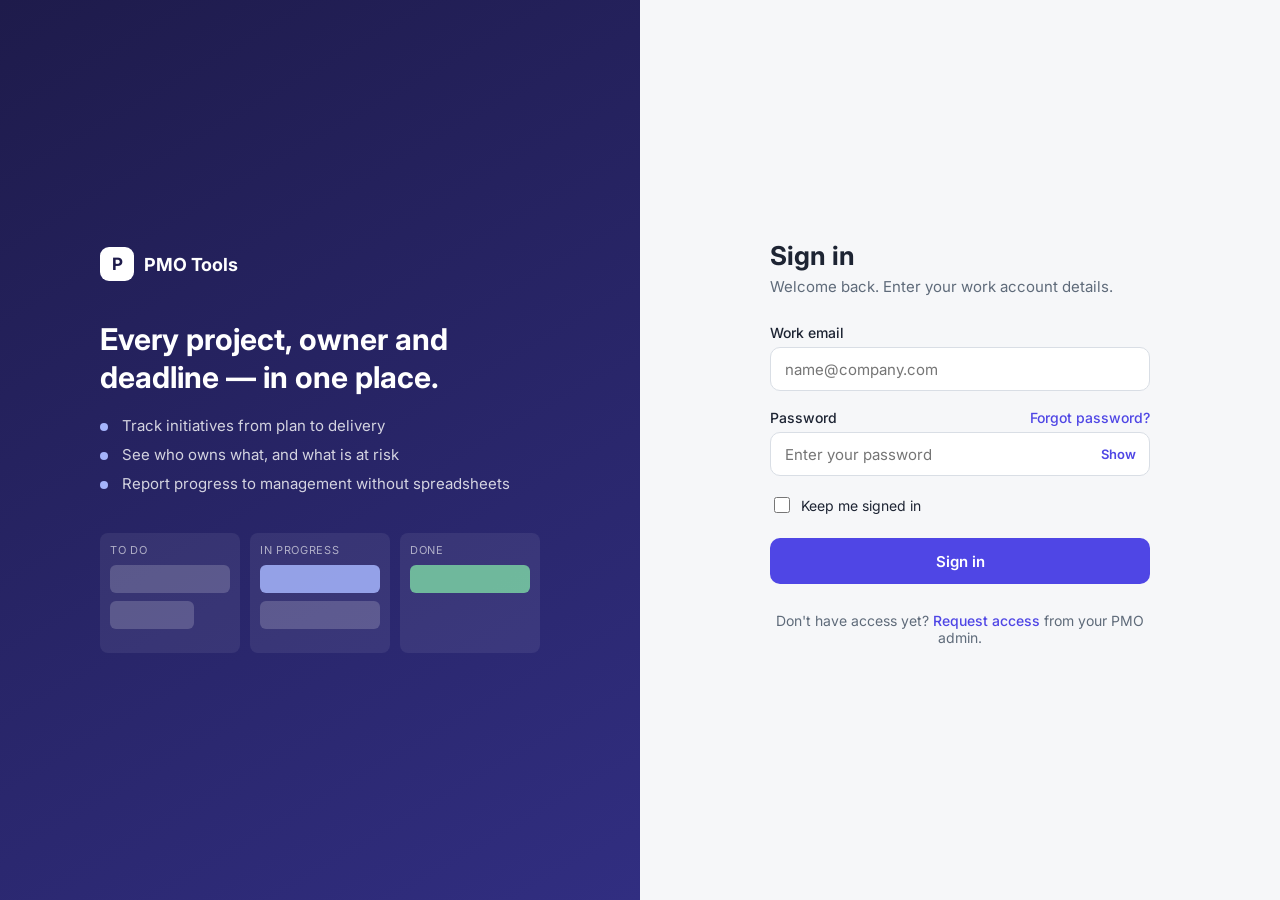
==== dashboard.html @ c2966f24 "Add login page with auth service, protected dashboard placeholder and README" ====
<!doctype html>
<html lang="en">
<head>
  <meta charset="utf-8" />
  <meta name="viewport" content="width=device-width, initial-scale=1" />
  <title>Dashboard · PMO Tools</title>
  <link href="https://fonts.googleapis.com/css2?family=Inter:wght@400;500;600;700&display=swap" rel="stylesheet" />
  <link rel="stylesheet" href="assets/css/login.css" />
  <style>
    .topbar { display:flex; justify-content:space-between; align-items:center; padding:16px 24px; background:var(--surface); border-bottom:1px solid var(--border); }
    .topbar__user { display:flex; align-items:center; gap:14px; font-size:14px; color:var(--text-muted); }
    .topbar__user button { height:36px; padding:0 14px; border:1px solid var(--border); border-radius:8px; background:transparent; color:var(--text); font:inherit; cursor:pointer; }
    .content { max-width:960px; margin:40px auto; padding:0 24px; }
    .content h1 { font-size:24px; margin:0 0 8px; }
    .content p { color:var(--text-muted); }
  </style>
  <script src="assets/js/auth.js"></script>
  <script>window.__session = Auth.requireAuth();</script>
</head>
<body>
  <header class="topbar">
    <div class="logo"><span class="logo__mark">P</span><span class="logo__text">PMO Tools</span></div>
    <div class="topbar__user">
      <span id="user-label"></span>
      <button type="button" id="logout-btn">Sign out</button>
    </div>
  </header>
  <main class="content">
    <h1 id="greeting">Welcome</h1>
    <p>You're signed in. Projects, tasks and boards will live here.</p>
  </main>
  <script>
    (function () {
      var s = window.__session;
      if (!s) return;
      document.getElementById("user-label").textContent = s.user.name + " · " + s.user.role;
      document.getElementById("greeting").textContent = "Welcome, " + s.user.name.split(" ")[0];
      document.getElementById("logout-btn").addEventListener("click", function () { Auth.logout(); });
    })();
  </script>
</body>
</html>
---- assets/css/login.css ----
/* ==========================================================================
   PMO Tools — Login page styles
   ========================================================================== */

:root {
  --bg: #f6f7f9;
  --surface: #ffffff;
  --text: #1d2433;
  --text-muted: #5f6b7a;
  --border: #d9dee5;
  --primary: #4f46e5;
  --primary-hover: #4338ca;
  --primary-soft: rgba(79, 70, 229, 0.14);
  --danger: #c2362b;
  --danger-soft: #fdecea;
  --success: #1f8a4c;
  --brand-bg: #1e1b4b;
  --brand-bg-2: #312e81;
  --radius: 10px;
}

@media (prefers-color-scheme: dark) {
  :root {
    --bg: #12141a;
    --surface: #1a1d25;
    --text: #e8eaf0;
    --text-muted: #9aa3b2;
    --border: #2f3442;
    --primary: #7c74ff;
    --primary-hover: #918aff;
    --primary-soft: rgba(124, 116, 255, 0.22);
    --danger: #ff7a6e;
    --danger-soft: rgba(255, 122, 110, 0.12);
  }
}

* { box-sizing: border-box; }

html, body { height: 100%; margin: 0; }

body {
  font-family: "Inter", system-ui, -apple-system, "Segoe UI", Roboto, sans-serif;
  background: var(--bg);
  color: var(--text);
  -webkit-font-smoothing: antialiased;
}

.layout {
  min-height: 100vh;
  display: grid;
  grid-template-columns: 1fr 1fr;
}

/* ---------- Brand panel ---------- */
.brand {
  background: linear-gradient(150deg, var(--brand-bg) 0%, var(--brand-bg-2) 100%);
  color: #fff;
  display: flex;
  align-items: center;
  justify-content: center;
  padding: 48px;
}
.brand__inner { max-width: 440px; }
.brand__headline {
  font-size: 30px;
  line-height: 1.25;
  font-weight: 700;
  margin: 40px 0 20px;
}
.brand__points {
  list-style: none;
  padding: 0;
  margin: 0 0 40px;
  color: rgba(255, 255, 255, 0.8);
  font-size: 15px;
}
.brand__points li { padding-left: 22px; position: relative; margin-bottom: 10px; }
.brand__points li::before {
  content: "";
  position: absolute; left: 0; top: 7px;
  width: 8px; height: 8px; border-radius: 50%;
  background: #a5b4fc;
}

/* Decorative mini kanban */
.brand__board { display: grid; grid-template-columns: repeat(3, 1fr); gap: 10px; }
.board-col {
  background: rgba(255, 255, 255, 0.07);
  border-radius: 8px;
  padding: 10px;
  display: flex; flex-direction: column; gap: 8px;
  min-height: 120px;
}
.board-col__title { font-size: 11px; text-transform: uppercase; letter-spacing: .06em; color: rgba(255,255,255,.6); }
.card { display: block; height: 28px; border-radius: 6px; background: rgba(255,255,255,.18); }
.card--short { width: 70%; }
.card--accent { background: #a5b4fc; opacity: .85; }
.card--done { background: #86efac; opacity: .7; }

/* ---------- Logo ---------- */
.logo { display: inline-flex; align-items: center; gap: 10px; font-weight: 700; font-size: 18px; }
.logo__mark {
  width: 34px; height: 34px; border-radius: 9px;
  display: grid; place-items: center;
  background: var(--primary); color: #fff; font-size: 17px;
}
.logo--light .logo__mark { background: #fff; color: var(--brand-bg); }
.logo--mobile { display: none; margin-bottom: 28px; }

/* ---------- Form panel ---------- */
.panel { display: flex; align-items: center; justify-content: center; padding: 40px 24px; }
.panel__inner { width: 100%; max-width: 380px; }
.panel__title { font-size: 26px; font-weight: 700; margin: 0 0 6px; }
.panel__subtitle { color: var(--text-muted); margin: 0 0 28px; font-size: 15px; }
.panel__footer { margin-top: 28px; text-align: center; color: var(--text-muted); font-size: 14px; }

.field { margin-bottom: 18px; }
.field__row { display: flex; justify-content: space-between; align-items: baseline; }
label { display: block; font-size: 14px; font-weight: 500; margin-bottom: 6px; }

input[type="email"],
input[type="password"],
input[type="text"] {
  width: 100%;
  height: 44px;
  padding: 0 14px;
  font: inherit;
  font-size: 15px;
  color: var(--text);
  background: var(--surface);
  border: 1px solid var(--border);
  border-radius: var(--radius);
  transition: border-color .15s, box-shadow .15s;
}
input:focus { outline: none; border-color: var(--primary); box-shadow: 0 0 0 3px var(--primary-soft); }
input[aria-invalid="true"] { border-color: var(--danger); }
input[aria-invalid="true"]:focus { box-shadow: 0 0 0 3px var(--danger-soft); }

.field__error { color: var(--danger); font-size: 13px; margin: 6px 0 0; min-height: 0; }
.field__error:empty { display: none; }

.password { position: relative; }
.password input { padding-right: 64px; }
.password__toggle {
  position: absolute; right: 6px; top: 50%; transform: translateY(-50%);
  border: 0; background: transparent; color: var(--primary);
  font: inherit; font-size: 13px; font-weight: 600;
  padding: 6px 8px; border-radius: 6px; cursor: pointer;
}
.password__toggle:hover { background: var(--primary-soft); }
.password__toggle:focus-visible { outline: 2px solid var(--primary); }

.checkbox { display: flex; align-items: center; gap: 8px; font-weight: 400; font-size: 14px; margin: 4px 0 22px; cursor: pointer; }
.checkbox input { width: 16px; height: 16px; accent-color: var(--primary); }

.link { color: var(--primary); text-decoration: none; font-size: 14px; font-weight: 500; }
.link:hover { text-decoration: underline; }

/* ---------- Button ---------- */
.btn {
  width: 100%; height: 46px;
  display: inline-flex; align-items: center; justify-content: center; gap: 10px;
  border: 0; border-radius: var(--radius);
  background: var(--primary); color: #fff;
  font: inherit; font-size: 15px; font-weight: 600;
  cursor: pointer; transition: background .15s;
}
.btn:hover { background: var(--primary-hover); }
.btn:focus-visible { outline: 3px solid var(--primary-soft); outline-offset: 2px; }
.btn:disabled { opacity: .7; cursor: wait; }
.btn__spinner {
  display: none;
  width: 16px; height: 16px; border-radius: 50%;
  border: 2px solid rgba(255,255,255,.4); border-top-color: #fff;
  animation: spin .7s linear infinite;
}
.btn.is-loading .btn__spinner { display: inline-block; }
@keyframes spin { to { transform: rotate(360deg); } }

/* ---------- Alert ---------- */
.alert {
  padding: 12px 14px; border-radius: var(--radius);
  font-size: 14px; margin-bottom: 20px;
  background: var(--danger-soft); color: var(--danger);
}
.alert--info { background: var(--primary-soft); color: var(--primary); }

/* ---------- Responsive ---------- */
@media (max-width: 860px) {
  .layout { grid-template-columns: 1fr; }
  .brand { display: none; }
  .logo--mobile { display: inline-flex; }
  .panel { align-items: flex-start; padding-top: 56px; }
}

@media (prefers-reduced-motion: reduce) {
  .btn__spinner { animation-duration: 1.6s; }
}
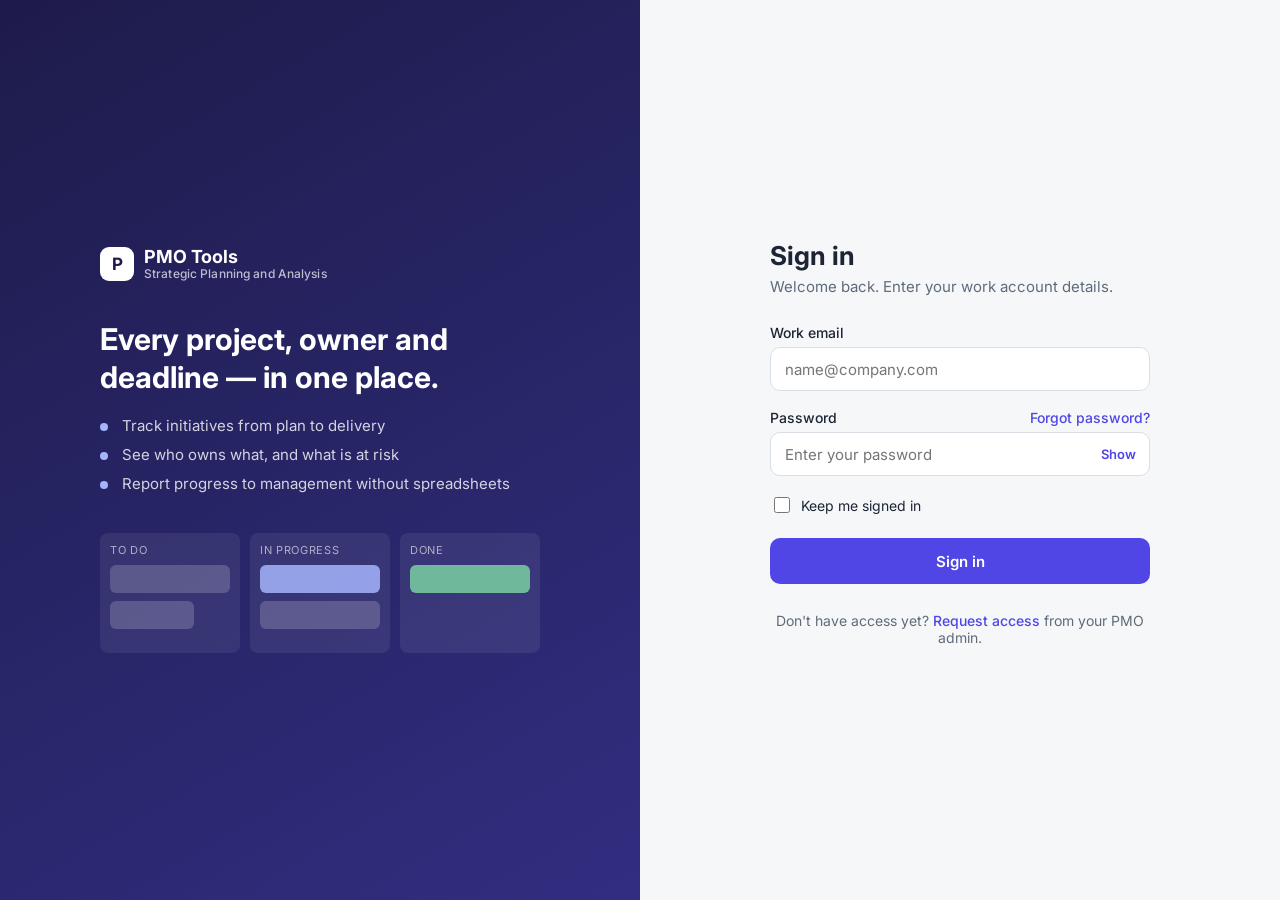
==== commit a925383c: "Add 'Strategic Planning and Analysis' subtitle under PMO Tools logo Co-Authored-By: Claude Opus 5.5 " ====
--- a/dashboard.html
+++ b/dashboard.html
@@ -19,7 +19,7 @@
 </head>
 <body>
   <header class="topbar">
-    <div class="logo"><span class="logo__mark">P</span><span class="logo__text">PMO Tools</span></div>
+    <div class="logo"><span class="logo__mark">P</span><span class="logo__name"><span class="logo__text">PMO Tools</span><span class="logo__sub">Strategic Planning and Analysis</span></span></div>
     <div class="topbar__user">
       <span id="user-label"></span>
       <button type="button" id="logout-btn">Sign out</button>
--- a/assets/css/login.css
+++ b/assets/css/login.css
@@ -104,7 +104,10 @@
   display: grid; place-items: center;
   background: var(--primary); color: #fff; font-size: 17px;
 }
+.logo__name { display: flex; flex-direction: column; line-height: 1.15; }
+.logo__sub { font-size: 12px; font-weight: 500; color: var(--text-muted); letter-spacing: .01em; }
 .logo--light .logo__mark { background: #fff; color: var(--brand-bg); }
+.logo--light .logo__sub { color: rgba(255, 255, 255, 0.7); }
 .logo--mobile { display: none; margin-bottom: 28px; }
 
 /* ---------- Form panel ---------- */
